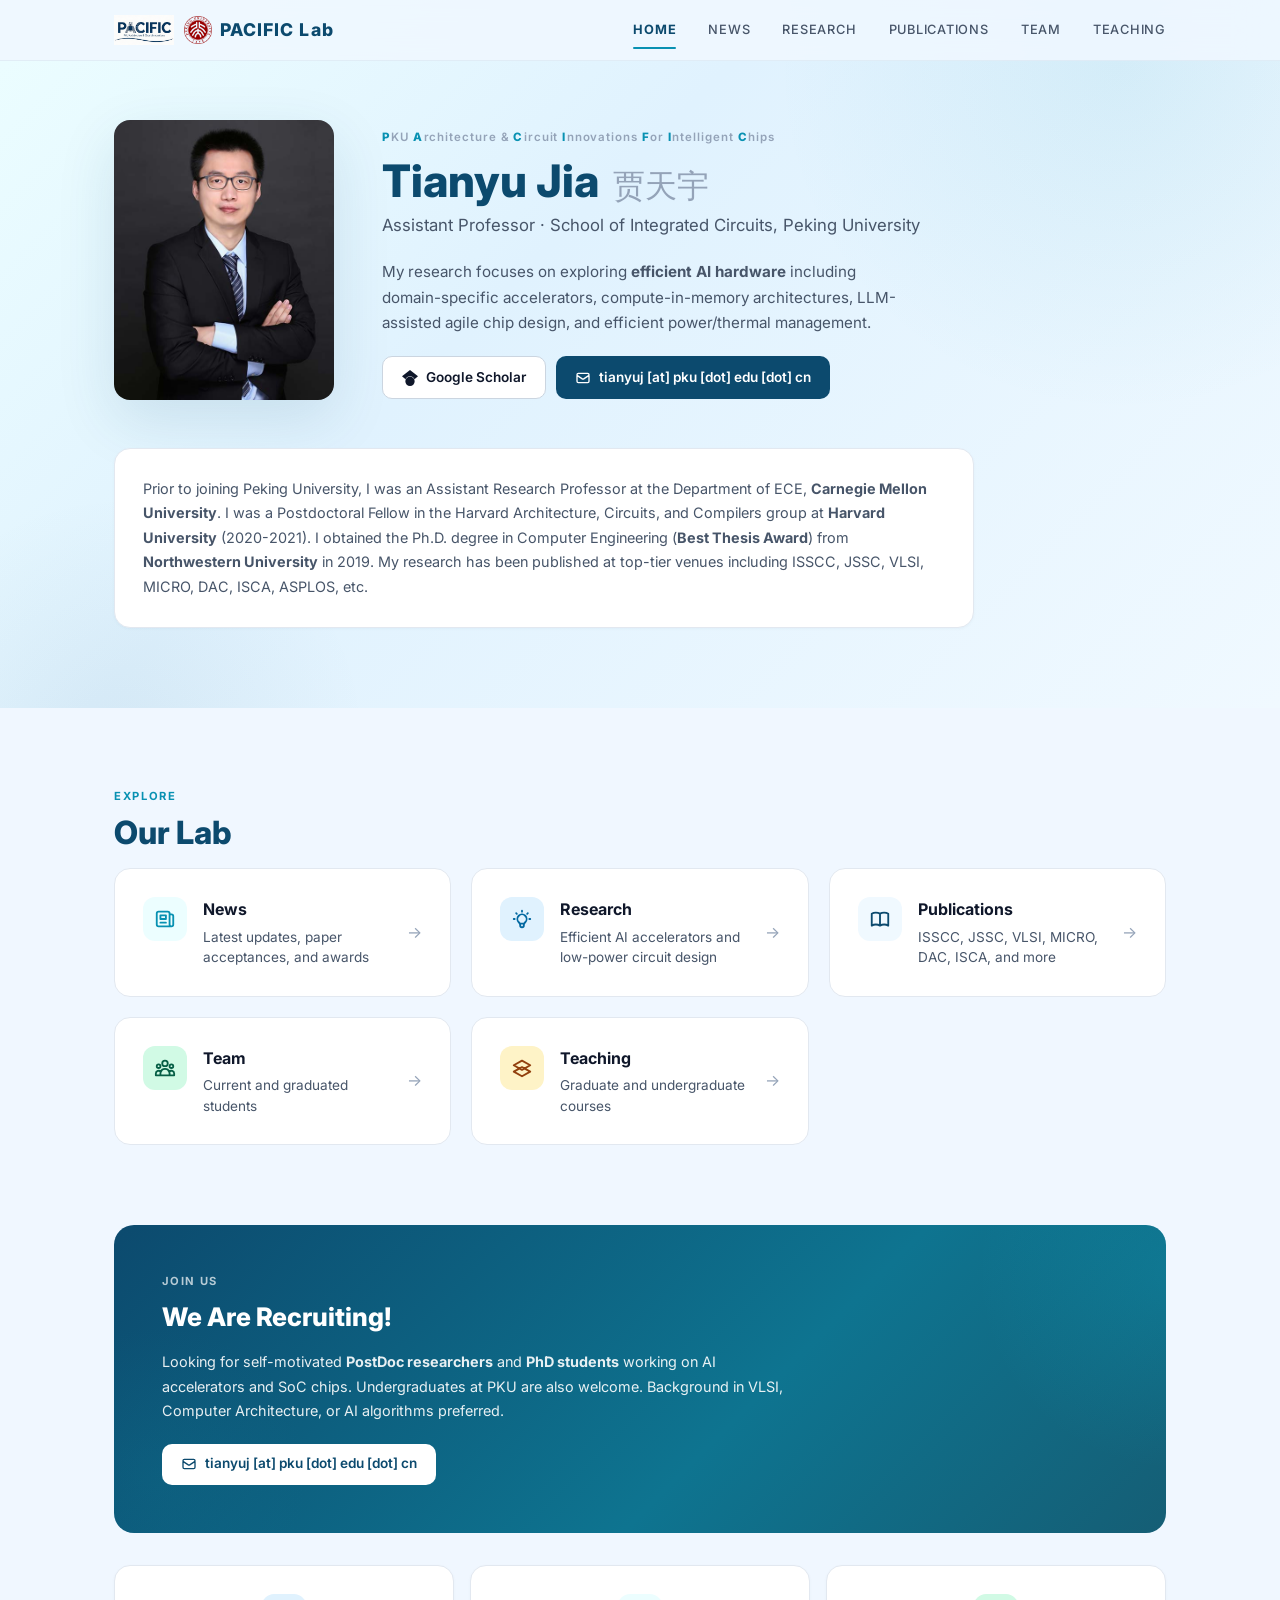
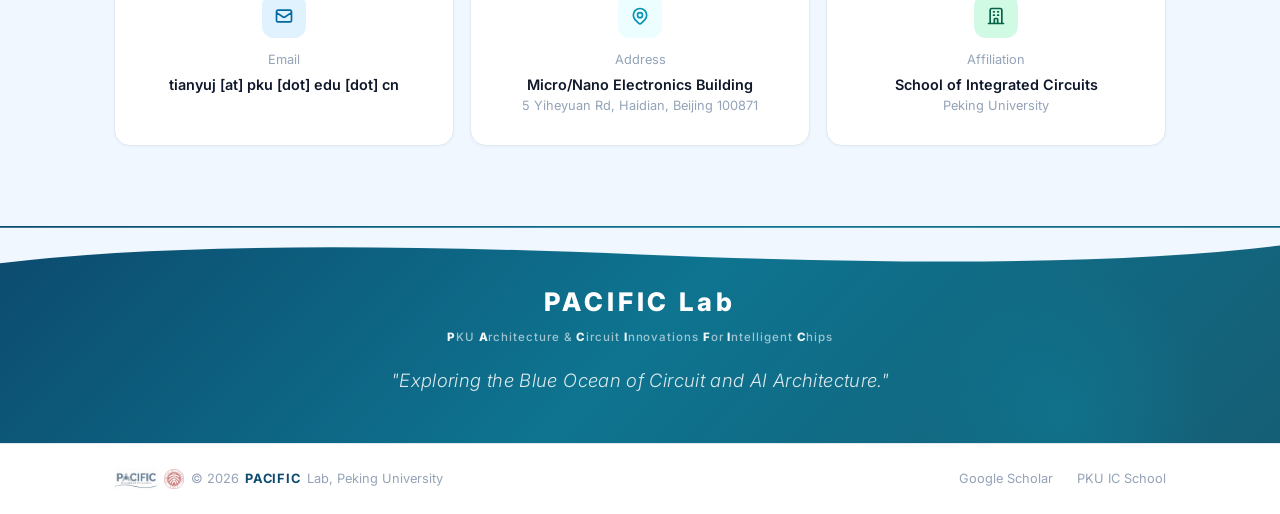
==== index.html @ d7120eb2 "Initial commit: PACIFIC Lab website Static site with CSV-driven content management, ocean-themed des" ====
<!DOCTYPE html>
<html lang="en">
<head>
  <meta charset="UTF-8">
  <meta name="viewport" content="width=device-width, initial-scale=1.0">
  <title>PACIFIC Lab - School of Integrated Circuits, Peking University</title>
  <meta name="description" content="PACIFIC Lab (PKU Architecture & Circuit Innovations For Intelligent Chips) at School of Integrated Circuits, Peking University. Research on efficient AI hardware, compute-in-memory, and agile chip design.">
  <link rel="preconnect" href="https://fonts.googleapis.com">
  <link href="https://fonts.googleapis.com/css2?family=Inter:wght@300;400;500;600;700;800&display=swap" rel="stylesheet">
  <link rel="icon" href="assets/images/favicon.ico" type="image/x-icon">
  <link rel="apple-touch-icon" href="assets/images/logo-180.png">
  <link rel="stylesheet" href="assets/css/style.css">
</head>
<body>

  <nav class="navbar" id="navbar">
    <div class="nav-inner">
      <a href="index.html" class="nav-brand"><img src="assets/images/logo.png" alt="PACIFIC" class="nav-logo"><img src="assets/images/pku_logo.png" alt="PKU">PACIFIC Lab</a>
      <div class="nav-links">
        <a href="index.html" class="nav-link active">Home</a>
        <a href="news.html" class="nav-link">News</a>
        <a href="research.html" class="nav-link">Research</a>
        <a href="publications.html" class="nav-link">Publications</a>
        <a href="team.html" class="nav-link">Team</a>
        <a href="teaching.html" class="nav-link">Teaching</a>
      </div>
      <button class="hamburger" onclick="toggleMobileMenu()">
        <span></span><span></span><span></span>
      </button>
    </div>
  </nav>

  <div class="mobile-menu" id="mobileMenu">
    <a href="index.html" class="nav-link" onclick="closeMobileMenu()">Home</a>
    <a href="news.html" class="nav-link" onclick="closeMobileMenu()">News</a>
    <a href="research.html" class="nav-link" onclick="closeMobileMenu()">Research</a>
    <a href="publications.html" class="nav-link" onclick="closeMobileMenu()">Publications</a>
    <a href="team.html" class="nav-link" onclick="closeMobileMenu()">Team</a>
    <a href="teaching.html" class="nav-link" onclick="closeMobileMenu()">Teaching</a>
  </div>

  <!-- Hero -->
  <section class="hero">
    <div class="container" style="position:relative;z-index:1;">
      <div class="hero-grid">
        <div class="fade-left">
          <img src="assets/images/profile.jpg" alt="Prof. Tianyu Jia" class="profile-img" style="width:220px;height:280px;border-radius:16px;">
        </div>
        <div class="fade-right" style="transition-delay:0.1s;">
          <p style="font-size:0.72rem;font-weight:600;color:var(--text-muted);letter-spacing:0.08em;margin-bottom:0.6rem;">
            <span style="color:var(--accent);font-weight:800;letter-spacing:0.12em;">P</span>KU
            <span style="color:var(--accent);font-weight:800;letter-spacing:0.12em;">A</span>rchitecture &amp;
            <span style="color:var(--accent);font-weight:800;letter-spacing:0.12em;">C</span>ircuit
            <span style="color:var(--accent);font-weight:800;letter-spacing:0.12em;">I</span>nnovations
            <span style="color:var(--accent);font-weight:800;letter-spacing:0.12em;">F</span>or
            <span style="color:var(--accent);font-weight:800;letter-spacing:0.12em;">I</span>ntelligent
            <span style="color:var(--accent);font-weight:800;letter-spacing:0.12em;">C</span>hips
          </p>
          <h1 style="font-size:2.8rem;font-weight:800;color:var(--primary);line-height:1.15;margin-bottom:0.25rem;">
            Tianyu Jia <span style="font-size:2rem;font-weight:300;color:var(--text-muted);margin-left:0.3rem;">贾天宇</span>
          </h1>
          <p style="font-size:1.05rem;color:var(--text-secondary);margin-bottom:1.25rem;">Assistant Professor · School of Integrated Circuits, Peking University</p>
          <p style="color:var(--text-secondary);line-height:1.7;max-width:520px;margin-bottom:1.25rem;font-size:0.95rem;">
            My research focuses on exploring <strong>efficient AI hardware</strong> including domain-specific accelerators, compute-in-memory architectures, LLM-assisted agile chip design, and efficient power/thermal management.
          </p>
          <div style="display:flex;flex-wrap:wrap;gap:0.6rem;">
            <a href="https://scholar.google.com/citations?user=x5IMx08AAAAJ&hl=en" target="_blank" class="btn btn-outline">
              <svg width="16" height="16" viewBox="0 0 24 24" fill="currentColor"><path d="M5.242 13.769L0 9.5 12 0l12 9.5-5.242 4.269C17.548 11.249 14.978 9.5 12 9.5c-2.977 0-5.548 1.748-6.758 4.269zM12 10a7 7 0 1 0 0 14 7 7 0 0 0 0-14z"/></svg>
              Google Scholar
            </a>
            <span class="btn btn-primary email-protected" onclick="revealEmail(this)" title="Click to send email">
              <svg width="16" height="16" fill="none" stroke="currentColor" viewBox="0 0 24 24"><path stroke-linecap="round" stroke-linejoin="round" stroke-width="2" d="M3 8l7.89 5.26a2 2 0 002.22 0L21 8M5 19h14a2 2 0 002-2V7a2 2 0 00-2-2H5a2 2 0 00-2 2v10a2 2 0 002 2z"/></svg>
              <span class="email-text"></span>
            </span>
          </div>
        </div>
      </div>

      <!-- Bio -->
      <div class="fade-up" style="margin-top:2.5rem;transition-delay:0.2s;">
        <div class="card" style="max-width:860px;">
          <p style="color:var(--text-secondary);line-height:1.7;font-size:0.9rem;">
            Prior to joining Peking University, I was an Assistant Research Professor at the Department of ECE, <strong>Carnegie Mellon University</strong>. I was a Postdoctoral Fellow in the Harvard Architecture, Circuits, and Compilers group at <strong>Harvard University</strong> (2020-2021). I obtained the Ph.D. degree in Computer Engineering (<strong>Best Thesis Award</strong>) from <strong>Northwestern University</strong> in 2019. My research has been published at top-tier venues including ISSCC, JSSC, VLSI, MICRO, DAC, ISCA, ASPLOS, etc.
          </p>
        </div>
      </div>
    </div>
  </section>

  <!-- Navigation Cards -->
  <section class="section">
    <div class="container">
      <div class="fade-up">
        <p class="section-label">Explore</p>
        <h2 class="section-title">Our Lab</h2>
      </div>
      <div class="nav-cards fade-up" style="transition-delay:0.1s;">
        <a href="news.html" class="nav-card">
          <div class="nav-card-icon" style="background:#ecfeff;color:#0891b2;">
            <svg width="22" height="22" fill="none" stroke="currentColor" viewBox="0 0 24 24"><path stroke-linecap="round" stroke-linejoin="round" stroke-width="2" d="M19 20H5a2 2 0 01-2-2V6a2 2 0 012-2h10a2 2 0 012 2v1m2 13a2 2 0 01-2-2V7m2 13a2 2 0 002-2V9a2 2 0 00-2-2h-2m-4-3H9M7 16h6M7 8h6v4H7V8z"/></svg>
          </div>
          <div>
            <h3>News</h3>
            <p>Latest updates, paper acceptances, and awards</p>
          </div>
          <span class="arrow">→</span>
        </a>
        <a href="research.html" class="nav-card">
          <div class="nav-card-icon" style="background:#e0f2fe;color:#0369a1;">
            <svg width="22" height="22" fill="none" stroke="currentColor" viewBox="0 0 24 24"><path stroke-linecap="round" stroke-linejoin="round" stroke-width="2" d="M9.663 17h4.673M12 3v1m6.364 1.636l-.707.707M21 12h-1M4 12H3m3.343-5.657l-.707-.707m2.828 9.9a5 5 0 117.072 0l-.548.547A3.374 3.374 0 0014 18.469V19a2 2 0 11-4 0v-.531c0-.895-.356-1.754-.988-2.386l-.548-.547z"/></svg>
          </div>
          <div>
            <h3>Research</h3>
            <p>Efficient AI accelerators and low-power circuit design</p>
          </div>
          <span class="arrow">→</span>
        </a>
        <a href="publications.html" class="nav-card">
          <div class="nav-card-icon" style="background:#f0f9ff;color:#0c4a6e;">
            <svg width="22" height="22" fill="none" stroke="currentColor" viewBox="0 0 24 24"><path stroke-linecap="round" stroke-linejoin="round" stroke-width="2" d="M12 6.253v13m0-13C10.832 5.477 9.246 5 7.5 5S4.168 5.477 3 6.253v13C4.168 18.477 5.754 18 7.5 18s3.332.477 4.5 1.253m0-13C13.168 5.477 14.754 5 16.5 5c1.747 0 3.332.477 4.5 1.253v13C19.832 18.477 18.247 18 16.5 18c-1.746 0-3.332.477-4.5 1.253"/></svg>
          </div>
          <div>
            <h3>Publications</h3>
            <p>ISSCC, JSSC, VLSI, MICRO, DAC, ISCA, and more</p>
          </div>
          <span class="arrow">→</span>
        </a>
        <a href="team.html" class="nav-card">
          <div class="nav-card-icon" style="background:#d1fae5;color:#065f46;">
            <svg width="22" height="22" fill="none" stroke="currentColor" viewBox="0 0 24 24"><path stroke-linecap="round" stroke-linejoin="round" stroke-width="2" d="M17 20h5v-2a3 3 0 00-5.356-1.857M17 20H7m10 0v-2c0-.656-.126-1.283-.356-1.857M7 20H2v-2a3 3 0 015.356-1.857M7 20v-2c0-.656.126-1.283.356-1.857m0 0a5.002 5.002 0 019.288 0M15 7a3 3 0 11-6 0 3 3 0 016 0zm6 3a2 2 0 11-4 0 2 2 0 014 0zM7 10a2 2 0 11-4 0 2 2 0 014 0z"/></svg>
          </div>
          <div>
            <h3>Team</h3>
            <p>Current and graduated students</p>
          </div>
          <span class="arrow">→</span>
        </a>
        <a href="teaching.html" class="nav-card">
          <div class="nav-card-icon" style="background:#fef3c7;color:#92400e;">
            <svg width="22" height="22" fill="none" stroke="currentColor" viewBox="0 0 24 24"><path stroke-linecap="round" stroke-linejoin="round" stroke-width="2" d="M12 14l9-5-9-5-9 5 9 5zm0 7l-9-5 9-5 9 5-9 5z"/></svg>
          </div>
          <div>
            <h3>Teaching</h3>
            <p>Graduate and undergraduate courses</p>
          </div>
          <span class="arrow">→</span>
        </a>
      </div>
    </div>
  </section>

  <!-- Hiring Banner -->
  <section class="section" style="padding-top:0;">
    <div class="container">
      <div class="hiring-banner fade-up">
        <div style="position:relative;z-index:1;">
          <p style="font-size:0.7rem;font-weight:700;letter-spacing:0.12em;text-transform:uppercase;opacity:0.7;margin-bottom:0.4rem;">Join Us</p>
          <h2 style="font-size:1.6rem;font-weight:800;margin-bottom:0.75rem;">We Are Recruiting!</h2>
          <p style="max-width:640px;line-height:1.7;opacity:0.9;font-size:0.9rem;margin-bottom:1.25rem;">
            Looking for self-motivated <strong>PostDoc researchers</strong> and <strong>PhD students</strong> working on AI accelerators and SoC chips. Undergraduates at PKU are also welcome. Background in VLSI, Computer Architecture, or AI algorithms preferred.
          </p>
          <span class="btn btn-white email-protected" onclick="revealEmail(this)">
            <svg width="16" height="16" fill="none" stroke="currentColor" viewBox="0 0 24 24"><path stroke-linecap="round" stroke-linejoin="round" stroke-width="2" d="M3 8l7.89 5.26a2 2 0 002.22 0L21 8M5 19h14a2 2 0 002-2V7a2 2 0 00-2-2H5a2 2 0 00-2 2v10a2 2 0 002 2z"/></svg>
            <span class="email-text"></span>
          </span>
        </div>
      </div>

      <!-- Contact cards -->
      <div style="display:grid;grid-template-columns:repeat(3,1fr);gap:1rem;margin-top:2rem;" class="contact-grid fade-up">
        <div class="card" style="text-align:center;">
          <div style="width:44px;height:44px;margin:0 auto 0.75rem;border-radius:12px;display:flex;align-items:center;justify-content:center;background:#e0f2fe;">
            <svg width="20" height="20" style="color:#0369a1;" fill="none" stroke="currentColor" viewBox="0 0 24 24"><path stroke-linecap="round" stroke-linejoin="round" stroke-width="2" d="M3 8l7.89 5.26a2 2 0 002.22 0L21 8M5 19h14a2 2 0 002-2V7a2 2 0 00-2-2H5a2 2 0 00-2 2v10a2 2 0 002 2z"/></svg>
          </div>
          <p style="font-size:0.8rem;color:var(--text-muted);">Email</p>
          <p class="email-protected" onclick="revealEmail(this)" style="font-weight:600;margin-top:0.2rem;font-size:0.9rem;">
            <span class="email-text"></span>
          </p>
        </div>
        <div class="card" style="text-align:center;">
          <div style="width:44px;height:44px;margin:0 auto 0.75rem;border-radius:12px;display:flex;align-items:center;justify-content:center;background:#ecfeff;">
            <svg width="20" height="20" style="color:#0891b2;" fill="none" stroke="currentColor" viewBox="0 0 24 24"><path stroke-linecap="round" stroke-linejoin="round" stroke-width="2" d="M17.657 16.657L13.414 20.9a1.998 1.998 0 01-2.827 0l-4.244-4.243a8 8 0 1111.314 0z"/><path stroke-linecap="round" stroke-linejoin="round" stroke-width="2" d="M15 11a3 3 0 11-6 0 3 3 0 016 0z"/></svg>
          </div>
          <p style="font-size:0.8rem;color:var(--text-muted);">Address</p>
          <p style="font-weight:600;margin-top:0.2rem;font-size:0.9rem;">Micro/Nano Electronics Building</p>
          <p style="font-size:0.8rem;color:var(--text-muted);">5 Yiheyuan Rd, Haidian, Beijing 100871</p>
        </div>
        <div class="card" style="text-align:center;">
          <div style="width:44px;height:44px;margin:0 auto 0.75rem;border-radius:12px;display:flex;align-items:center;justify-content:center;background:#d1fae5;">
            <svg width="20" height="20" style="color:#065f46;" fill="none" stroke="currentColor" viewBox="0 0 24 24"><path stroke-linecap="round" stroke-linejoin="round" stroke-width="2" d="M19 21V5a2 2 0 00-2-2H7a2 2 0 00-2 2v16m14 0h2m-2 0h-5m-9 0H3m2 0h5M9 7h1m-1 4h1m4-4h1m-1 4h1m-5 10v-5a1 1 0 011-1h2a1 1 0 011 1v5m-4 0h4"/></svg>
          </div>
          <p style="font-size:0.8rem;color:var(--text-muted);">Affiliation</p>
          <p style="font-weight:600;margin-top:0.2rem;font-size:0.9rem;">School of Integrated Circuits</p>
          <p style="font-size:0.8rem;color:var(--text-muted);">Peking University</p>
        </div>
      </div>
    </div>
  </section>

  <!-- PACIFIC Slogan -->
  <section class="slogan-section">
    <div class="container" style="position:relative;z-index:1;">
      <p class="slogan-brand">PACIFIC Lab</p>
      <p class="slogan-full">
        <span style="font-weight:800;color:rgba(255,255,255,0.95);">P</span>KU
        <span style="font-weight:800;color:rgba(255,255,255,0.95);">A</span>rchitecture &amp;
        <span style="font-weight:800;color:rgba(255,255,255,0.95);">C</span>ircuit
        <span style="font-weight:800;color:rgba(255,255,255,0.95);">I</span>nnovations
        <span style="font-weight:800;color:rgba(255,255,255,0.95);">F</span>or
        <span style="font-weight:800;color:rgba(255,255,255,0.95);">I</span>ntelligent
        <span style="font-weight:800;color:rgba(255,255,255,0.95);">C</span>hips
      </p>
      <p class="slogan-text">"Exploring the Blue Ocean of Circuit and AI Architecture."</p>
    </div>
  </section>

  <footer class="footer">
    <div class="footer-inner">
      <p class="footer-text"><img src="assets/images/logo.png" alt="PACIFIC" class="footer-logo"><img src="assets/images/pku_logo.png" alt="PKU">&copy; 2026 <strong>PACIFIC</strong> Lab, Peking University</p>
      <div class="footer-links">
        <a href="https://scholar.google.com/citations?user=x5IMx08AAAAJ&hl=en" target="_blank">Google Scholar</a>
        <a href="https://ic.pku.edu.cn" target="_blank">PKU IC School</a>
      </div>
    </div>
  </footer>

  <button class="back-to-top" id="backToTop" onclick="window.scrollTo({top:0,behavior:'smooth'})">
    <svg width="18" height="18" fill="none" stroke="currentColor" viewBox="0 0 24 24"><path stroke-linecap="round" stroke-linejoin="round" stroke-width="2" d="M5 15l7-7 7 7"/></svg>
  </button>

  <script src="assets/js/main.js"></script>
</body>
</html>
---- assets/css/style.css ----
/* ===== Variables — Pacific Ocean Theme ===== */
:root {
  --primary: #0c4a6e;
  --primary-light: #0369a1;
  --accent: #0891b2;
  --accent-light: #06b6d4;
  --bg: #f0f7ff;
  --bg-section: #ffffff;
  --text-primary: #0f172a;
  --text-secondary: #475569;
  --text-muted: #94a3b8;
  --border: #e2e8f0;
  --radius: 16px;
  --radius-sm: 12px;
  --shadow-sm: 0 1px 3px rgba(12,74,110,0.04);
  --shadow-md: 0 8px 30px rgba(12,74,110,0.08);
  --shadow-lg: 0 20px 60px rgba(12,74,110,0.12);
  --transition: 0.4s cubic-bezier(0.16, 1, 0.3, 1);
}

* { margin: 0; padding: 0; box-sizing: border-box; }

html { scroll-behavior: smooth; scroll-padding-top: 80px; }

body {
  font-family: 'Inter', -apple-system, BlinkMacSystemFont, sans-serif;
  color: var(--text-primary);
  background: var(--bg);
  -webkit-font-smoothing: antialiased;
  line-height: 1.6;
}

a { text-decoration: none; color: inherit; }
img { max-width: 100%; height: auto; }

/* ===== Layout ===== */
.container { max-width: 1100px; margin: 0 auto; padding: 0 1.5rem; }

/* ===== Navigation ===== */
.navbar {
  position: fixed; top: 0; left: 0; right: 0; z-index: 100;
  background: rgba(240,247,255,0.88);
  backdrop-filter: blur(20px); -webkit-backdrop-filter: blur(20px);
  border-bottom: 1px solid rgba(12,74,110,0.06);
  transition: box-shadow var(--transition);
}
.navbar.scrolled { box-shadow: 0 4px 20px rgba(12,74,110,0.08); }

.nav-inner {
  max-width: 1100px; margin: 0 auto; padding: 0 1.5rem;
  height: 60px; display: flex; align-items: center; justify-content: space-between;
}

.nav-brand {
  font-size: 1.1rem; font-weight: 800; color: var(--primary);
  letter-spacing: 0.06em;
  display: flex; align-items: center; gap: 0.5rem;
}
.nav-brand img { height: 28px; width: 28px; }
.nav-brand img.nav-logo { height: 30px; width: auto; margin-right: 2px; }

.nav-links { display: flex; align-items: center; gap: 2rem; }

.nav-link {
  position: relative; color: var(--text-secondary);
  font-weight: 500; font-size: 0.8rem;
  letter-spacing: 0.06em; text-transform: uppercase;
  padding: 0.4rem 0; transition: color 0.3s;
}
.nav-link:hover { color: var(--primary); }
.nav-link.active { color: var(--primary); font-weight: 700; }
.nav-link.active::after {
  content: ''; position: absolute; bottom: -2px; left: 0; right: 0;
  height: 2px; background: var(--accent); border-radius: 2px;
}

.hamburger {
  display: none; flex-direction: column; gap: 5px;
  cursor: pointer; background: none; border: none; padding: 6px;
}
.hamburger span { width: 22px; height: 2px; background: var(--text-primary); transition: all 0.3s; display: block; }

.mobile-menu {
  display: none; position: fixed; inset: 0;
  background: rgba(240,247,255,0.98); backdrop-filter: blur(20px);
  z-index: 200; flex-direction: column; align-items: center;
  justify-content: center; gap: 2rem;
}
.mobile-menu.open { display: flex; }
.mobile-menu .nav-link { font-size: 1.1rem; }

@media (max-width: 768px) {
  .hamburger { display: flex; }
  .nav-links { display: none; }
}

/* ===== Hero ===== */
.hero {
  padding: 120px 0 80px;
  background: linear-gradient(135deg, #ecfeff 0%, #e0f2fe 40%, #f0f9ff 100%);
  position: relative; overflow: hidden;
}
.hero::before {
  content: ''; position: absolute; top: -40%; right: -15%;
  width: 700px; height: 700px;
  background: radial-gradient(circle, rgba(8,145,178,0.08) 0%, transparent 70%);
  border-radius: 50%;
}
.hero::after {
  content: ''; position: absolute; bottom: -40%; left: -10%;
  width: 500px; height: 500px;
  background: radial-gradient(circle, rgba(12,74,110,0.06) 0%, transparent 70%);
  border-radius: 50%;
}

.hero-grid {
  display: flex; align-items: center; gap: 3rem;
}

.profile-img {
  width: 180px; height: 180px; border-radius: 20px;
  object-fit: cover; box-shadow: var(--shadow-lg); flex-shrink: 0;
  transition: transform 0.5s cubic-bezier(0.16, 1, 0.3, 1);
}
.profile-img:hover { transform: scale(1.03) translateY(-4px); }

@media (max-width: 768px) {
  .hero { padding: 100px 0 60px; }
  .hero-grid { flex-direction: column; text-align: center; }
  .profile-img { width: 160px !important; height: 200px !important; }
}

/* ===== Sections ===== */
.section { padding: 80px 0; }
.section-alt { background: var(--bg-section); }

.section-label {
  font-size: 0.7rem; font-weight: 700;
  letter-spacing: 0.15em; text-transform: uppercase;
  color: var(--accent); margin-bottom: 0.5rem;
}
.section-title {
  font-size: 2rem; font-weight: 800; color: var(--primary);
  line-height: 1.2; margin-bottom: 1rem;
}
.section-title-sm {
  font-size: 1.25rem; font-weight: 700; color: var(--primary);
  margin-bottom: 1rem;
}
.track-header {
  display: flex; align-items: center; gap: 0.75rem;
  margin-bottom: 1rem; min-height: 3.5rem;
}

/* ===== Cards ===== */
.card {
  background: white; border-radius: var(--radius); padding: 1.75rem;
  box-shadow: var(--shadow-sm); border: 1px solid var(--border);
  transition: all var(--transition);
}
.card:hover { box-shadow: var(--shadow-md); transform: translateY(-3px); }
.card-flat { box-shadow: none; }
.card-link { cursor: pointer; }

/* ===== Nav Cards (Home page) ===== */
.nav-cards {
  display: grid; grid-template-columns: repeat(auto-fill, minmax(300px, 1fr)); gap: 1.25rem;
}
.nav-card {
  background: white; border-radius: var(--radius); padding: 1.75rem;
  border: 1px solid var(--border); transition: all var(--transition);
  display: flex; align-items: flex-start; gap: 1rem;
}
.nav-card:hover {
  box-shadow: var(--shadow-md); transform: translateY(-3px);
  border-color: var(--accent);
}
.nav-card-icon {
  width: 44px; height: 44px; border-radius: 12px;
  display: flex; align-items: center; justify-content: center;
  flex-shrink: 0; font-size: 1.2rem;
}
.nav-card h3 { font-size: 1rem; font-weight: 700; margin-bottom: 0.25rem; }
.nav-card p { font-size: 0.85rem; color: var(--text-secondary); line-height: 1.5; }
.nav-card .arrow {
  margin-left: auto; color: var(--text-muted);
  transition: transform 0.3s, color 0.3s; flex-shrink: 0; align-self: center;
}
.nav-card:hover .arrow { transform: translateX(4px); color: var(--accent); }

/* ===== News Timeline ===== */
.news-item {
  position: relative; padding-left: 1.75rem; padding-bottom: 1.75rem;
  border-left: 2px solid #e2e8f0; transition: all 0.3s;
}
.news-item:last-child { border-left-color: transparent; padding-bottom: 0; }
.news-item::before {
  content: ''; position: absolute; left: -5.5px; top: 5px;
  width: 9px; height: 9px; border-radius: 50%;
  background: #cbd5e0; border: 2px solid white; transition: all 0.3s;
}
.news-item:hover::before { background: var(--accent); transform: scale(1.3); }
.news-item.award::before { background: #d69e2e; }
.news-date { font-size: 0.75rem; color: var(--text-muted); font-weight: 600; }
.news-title { font-weight: 600; margin-top: 0.2rem; font-size: 0.95rem; }
.news-desc { font-size: 0.85rem; color: var(--text-secondary); margin-top: 0.25rem; }
.news-image {
  margin-top: 0.75rem; border-radius: var(--radius-sm);
  max-width: 320px; border: 1px solid var(--border);
}

/* ===== Publication Items ===== */
.pub-item {
  padding: 1rem 1.25rem; border-radius: var(--radius-sm);
  transition: all 0.3s; border-left: 3px solid transparent;
}
.pub-item:hover {
  background: white; border-left-color: var(--accent);
  box-shadow: 0 4px 20px rgba(12,74,110,0.06);
}
.pub-venue {
  display: inline-block; padding: 2px 8px; border-radius: 4px;
  font-size: 0.65rem; font-weight: 700; letter-spacing: 0.04em;
  margin-right: 0.4rem; white-space: nowrap;
  vertical-align: middle;
}
/* Conference venues */
.pub-venue.conference { background: #dbeafe; color: #1e40af; }
/* Journal venues */
.pub-venue.journal { background: #d1fae5; color: #065f46; }
.pub-text { font-size: 0.85rem; color: var(--text-secondary); line-height: 1.6; }
.pub-text strong { color: var(--text-primary); }
.pub-link { color: var(--primary-light); text-decoration: none; font-weight: 500; }
.pub-link:hover { color: var(--accent); text-decoration: underline; }

.award-badge {
  display: inline-block; padding: 2px 8px; border-radius: 4px;
  font-size: 0.65rem; font-weight: 700;
  background: #fefcbf; color: #975a16;
  margin-right: 0.4rem; vertical-align: middle;
}

/* Year filter tabs */
.year-tabs {
  display: flex; flex-wrap: wrap; gap: 0.5rem; margin-bottom: 2rem;
  position: sticky; top: 60px; background: var(--bg-section); z-index: 10;
  padding: 0.75rem 0;
}
.year-tab {
  padding: 0.35rem 0.9rem; border-radius: 20px;
  font-size: 0.82rem; font-weight: 600; cursor: pointer;
  transition: all 0.3s; background: transparent;
  color: var(--text-secondary); border: 1px solid var(--border);
}
.year-tab:hover { background: #e0f2fe; border-color: #7dd3fc; }
.year-tab.active { background: var(--primary); color: white; border-color: var(--primary); }

.pub-year-section { display: block; margin-bottom: 2rem; }
.pub-year-heading {
  font-size: 1.1rem; font-weight: 700; color: var(--primary);
  margin-bottom: 0.75rem; padding-top: 0.5rem;
}

.space-y > * + * { margin-top: 0.25rem; }

/* ===== Student Cards ===== */
.student-grid {
  display: grid; grid-template-columns: repeat(3, 1fr); gap: 1.5rem;
}
.student-card {
  background: white; border-radius: var(--radius); overflow: hidden;
  border: 1px solid var(--border); transition: all 0.3s;
  display: flex; flex-direction: column;
  text-decoration: none; color: inherit; cursor: pointer;
}
.student-card:hover {
  border-color: var(--accent);
  box-shadow: 0 8px 24px rgba(12,74,110,0.08); transform: translateY(-4px);
}
.student-photo {
  width: 100%; aspect-ratio: 3/4; object-fit: cover;
  display: block; background: #e0f2fe;
}
.student-avatar {
  width: 100%; aspect-ratio: 3/4;
  background: linear-gradient(135deg, #e0f2fe, #ecfeff);
  display: flex; align-items: center; justify-content: center;
}
.student-avatar svg { width: 48px; height: 48px; color: #7dd3fc; }
.student-text { padding: 1rem 1.25rem; }
.student-name { font-weight: 600; font-size: 1rem; }
.student-info { font-size: 0.78rem; color: var(--text-muted); margin-top: 0.25rem; }
.student-tagline { font-size: 0.75rem; color: #64748b; margin-top: 0.4rem; font-style: italic; }

/* ===== Member Profile Page ===== */
.member-header {
  display: flex; gap: 2.5rem; align-items: flex-start; margin-top: 1.5rem;
}
.member-photo-wrap { flex-shrink: 0; }
.member-photo {
  width: 200px; height: 260px; object-fit: cover;
  border-radius: 16px; display: block;
  border: 3px solid var(--border);
}
.member-avatar {
  width: 200px; height: 260px; border-radius: 16px;
  background: linear-gradient(135deg, #e0f2fe, #ecfeff);
  display: flex; align-items: center; justify-content: center;
  border: 3px solid var(--border);
}
.member-avatar svg { width: 64px; height: 64px; color: #7dd3fc; }
.member-info { flex: 1; padding-top: 0.5rem; }
.member-status {
  font-size: 0.7rem; font-weight: 700; letter-spacing: 0.1em;
  text-transform: uppercase; color: var(--accent); margin-bottom: 0.4rem;
}
.member-name {
  font-size: 2rem; font-weight: 800; color: var(--primary);
  line-height: 1.2; margin-bottom: 0.4rem;
}
.member-detail {
  font-size: 0.9rem; color: var(--text-secondary); margin-bottom: 0.5rem;
}
.member-tagline {
  font-size: 0.9rem; color: var(--text-muted); font-style: italic;
  margin-bottom: 1rem;
}
.member-tags { display: flex; flex-wrap: wrap; gap: 0.4rem; margin-top: 0.75rem; }
.member-tag {
  display: inline-block; padding: 4px 12px; border-radius: 20px;
  font-size: 0.72rem; font-weight: 600;
  background: #e0f2fe; color: var(--primary-light);
}
.member-bio {
  margin-top: 1.5rem; padding: 1.25rem 1.5rem;
  background: white; border-radius: var(--radius); border: 1px solid var(--border);
}
.member-bio p {
  color: var(--text-secondary); line-height: 1.7; font-size: 0.9rem;
}
@media (max-width: 768px) {
  .member-header { flex-direction: column; align-items: center; text-align: center; }
  .member-photo, .member-avatar { width: 160px; height: 200px; }
  .member-tags { justify-content: center; }
}

/* ===== Course Cards ===== */
.course-card {
  background: white; border-radius: var(--radius-sm); padding: 1.25rem;
  border: 1px solid var(--border); transition: all 0.3s;
}
.course-card:hover {
  border-color: var(--accent);
  box-shadow: 0 6px 20px rgba(12,74,110,0.06);
}
.course-badge {
  display: inline-block; padding: 2px 8px; border-radius: 4px;
  font-size: 0.6rem; font-weight: 700; letter-spacing: 0.05em;
  text-transform: uppercase;
}
.course-badge.grad { background: #ccfbf1; color: #0f766e; }
.course-badge.undergrad { background: #dbeafe; color: #1e40af; }
.course-name { font-weight: 600; margin-top: 0.5rem; font-size: 0.95rem; }

/* ===== Research Images ===== */
.research-img {
  border-radius: var(--radius-sm); box-shadow: var(--shadow-md);
  transition: transform 0.5s cubic-bezier(0.16, 1, 0.3, 1);
}
.research-img:hover { transform: scale(1.02); }

/* ===== Hiring Banner ===== */
.hiring-banner {
  background: linear-gradient(135deg, #0c4a6e 0%, #0e7490 60%, #155e75 100%);
  border-radius: 20px; padding: 3rem; color: white;
  position: relative; overflow: hidden;
}
.hiring-banner::before {
  content: ''; position: absolute; top: -50%; right: -20%;
  width: 400px; height: 400px;
  background: radial-gradient(circle, rgba(6,182,212,0.2) 0%, transparent 70%);
  border-radius: 50%;
}
.hiring-banner::after {
  content: ''; position: absolute; bottom: -30%; left: -10%;
  width: 300px; height: 300px;
  background: radial-gradient(circle, rgba(14,116,144,0.2) 0%, transparent 70%);
  border-radius: 50%;
}

/* ===== Slogan Section ===== */
.slogan-section {
  background: linear-gradient(135deg, #0c4a6e 0%, #0e7490 50%, #155e75 100%);
  padding: 3.5rem 0 3rem;
  position: relative; overflow: hidden;
  text-align: center;
}
.slogan-section::before {
  content: ''; position: absolute; top: -1px; left: 0; right: 0; height: 50px;
  background: url("data:image/svg+xml,%3Csvg viewBox='0 0 1440 50' xmlns='http://www.w3.org/2000/svg'%3E%3Cpath fill='%23f0f7ff' d='M0 0h1440v20Q1200 50 720 30Q240 10 0 40V0z'/%3E%3C/svg%3E") no-repeat top center;
  background-size: 100% 100%;
}
.slogan-section::after {
  content: ''; position: absolute; top: 20%; right: 5%;
  width: 300px; height: 300px;
  background: radial-gradient(circle, rgba(6,182,212,0.15) 0%, transparent 70%);
  border-radius: 50%;
}
.slogan-brand {
  font-size: 1.6rem; font-weight: 800; color: white;
  letter-spacing: 0.15em; margin-bottom: 0.3rem;
}
.slogan-full {
  font-size: 0.72rem; color: rgba(255,255,255,0.6);
  letter-spacing: 0.08em; font-weight: 500;
  margin-bottom: 1.25rem;
}
.slogan-text {
  color: rgba(255,255,255,0.85);
  font-size: 1.15rem; font-weight: 300;
  letter-spacing: 0.02em; font-style: italic;
  max-width: 600px; margin: 0 auto;
  position: relative; z-index: 1;
}

/* ===== Email Obfuscation ===== */
.email-protected {
  cursor: pointer; display: inline-flex; align-items: center; gap: 0.5rem;
  transition: color 0.3s;
}
.email-protected:hover { color: var(--accent); }

/* ===== Tags / Pills ===== */
.tag {
  display: inline-block;
  padding: 0.4rem 1rem; border-radius: 20px;
  font-size: 0.8rem; font-weight: 500;
}

/* ===== Buttons ===== */
.btn {
  display: inline-flex; align-items: center; gap: 0.5rem;
  padding: 0.6rem 1.2rem; border-radius: 10px;
  font-size: 0.85rem; font-weight: 600;
  transition: all 0.3s; border: none; cursor: pointer;
}
.btn-primary { background: var(--primary); color: white; }
.btn-primary:hover { background: var(--primary-light); }
.btn-outline { background: white; border: 1px solid #cbd5e0; color: var(--text-primary); }
.btn-outline:hover { border-color: var(--accent); color: var(--accent); }
.btn-white { background: white; color: var(--primary); }
.btn-white:hover { background: #ecfeff; }

/* ===== Back to top ===== */
.back-to-top {
  position: fixed; bottom: 1.5rem; right: 1.5rem;
  width: 42px; height: 42px; border-radius: 12px;
  background: var(--primary); color: white;
  display: flex; align-items: center; justify-content: center;
  cursor: pointer; opacity: 0; transform: translateY(20px);
  transition: all 0.4s; box-shadow: 0 4px 15px rgba(12,74,110,0.3);
  z-index: 50; border: none;
}
.back-to-top.show { opacity: 1; transform: translateY(0); }
.back-to-top:hover { background: var(--accent); transform: translateY(-2px); }

/* ===== Footer ===== */
.footer {
  padding: 1.5rem 0; border-top: 1px solid var(--border); background: white;
}
.footer-inner {
  max-width: 1100px; margin: 0 auto; padding: 0 1.5rem;
  display: flex; justify-content: space-between; align-items: center;
  flex-wrap: wrap; gap: 1rem;
}
.footer-text {
  font-size: 0.8rem; color: var(--text-muted);
  display: flex; align-items: center; gap: 0.4rem;
}
.footer-text img { height: 20px; width: 20px; opacity: 0.5; }
.footer-text img.footer-logo { height: 22px; width: auto; opacity: 0.6; }
.footer-text strong { color: var(--primary); letter-spacing: 0.06em; }
.footer-links { display: flex; gap: 1.5rem; }
.footer-links a { font-size: 0.8rem; color: var(--text-muted); transition: color 0.3s; }
.footer-links a:hover { color: var(--accent); }

/* ===== Scroll Animations ===== */
.fade-up {
  opacity: 0; transform: translateY(30px);
  transition: all 0.7s cubic-bezier(0.16, 1, 0.3, 1);
}
.fade-up.visible { opacity: 1; transform: translateY(0); }

.fade-left {
  opacity: 0; transform: translateX(-30px);
  transition: all 0.7s cubic-bezier(0.16, 1, 0.3, 1);
}
.fade-left.visible { opacity: 1; transform: translateX(0); }

.fade-right {
  opacity: 0; transform: translateX(30px);
  transition: all 0.7s cubic-bezier(0.16, 1, 0.3, 1);
}
.fade-right.visible { opacity: 1; transform: translateX(0); }

.stagger > * {
  opacity: 0; transform: translateY(15px);
  transition: all 0.5s cubic-bezier(0.16, 1, 0.3, 1);
}
.stagger.visible > * { opacity: 1; transform: translateY(0); }
.stagger.visible > *:nth-child(1) { transition-delay: 0.03s; }
.stagger.visible > *:nth-child(2) { transition-delay: 0.06s; }
.stagger.visible > *:nth-child(3) { transition-delay: 0.09s; }
.stagger.visible > *:nth-child(4) { transition-delay: 0.12s; }
.stagger.visible > *:nth-child(5) { transition-delay: 0.15s; }
.stagger.visible > *:nth-child(6) { transition-delay: 0.18s; }
.stagger.visible > *:nth-child(7) { transition-delay: 0.21s; }
.stagger.visible > *:nth-child(8) { transition-delay: 0.24s; }
.stagger.visible > *:nth-child(9) { transition-delay: 0.27s; }
.stagger.visible > *:nth-child(10) { transition-delay: 0.3s; }
.stagger.visible > *:nth-child(11) { transition-delay: 0.33s; }
.stagger.visible > *:nth-child(12) { transition-delay: 0.36s; }

/* ===== Breadcrumb ===== */
.breadcrumb {
  font-size: 0.8rem; color: var(--text-muted); margin-bottom: 1.5rem;
  padding-top: 80px;
}
.breadcrumb a { color: var(--accent); }
.breadcrumb a:hover { text-decoration: underline; }

/* ===== Responsive ===== */
@media (max-width: 768px) {
  .section { padding: 60px 0; }
  .section-title { font-size: 1.6rem; }
  .nav-cards { grid-template-columns: 1fr; }
  .student-grid { grid-template-columns: repeat(2, 1fr); gap: 1rem; }
  .teaching-grid { grid-template-columns: 1fr !important; }
  .contact-grid { grid-template-columns: 1fr !important; }
  .slogan-brand { font-size: 1.3rem; }
  .slogan-text { font-size: 1rem; }
}

@media (max-width: 480px) {
  .student-grid { grid-template-columns: 1fr; }
}
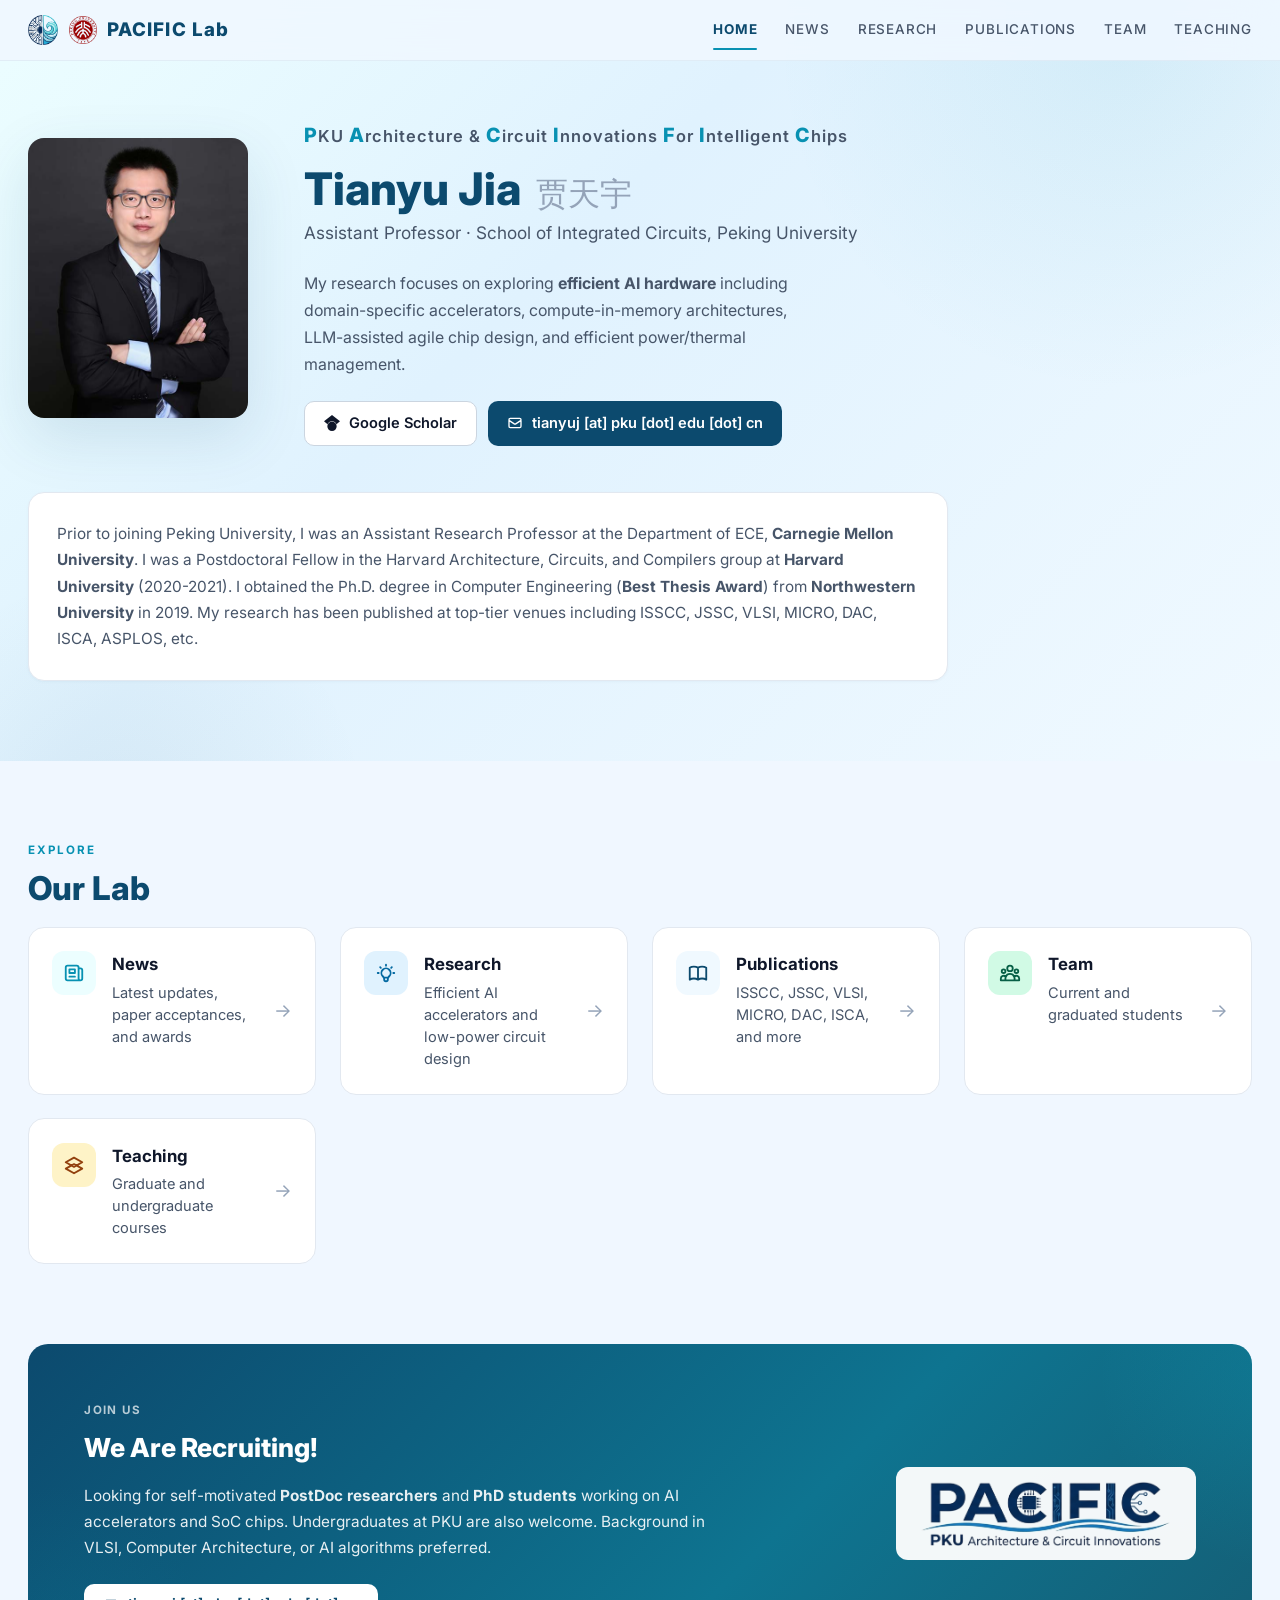
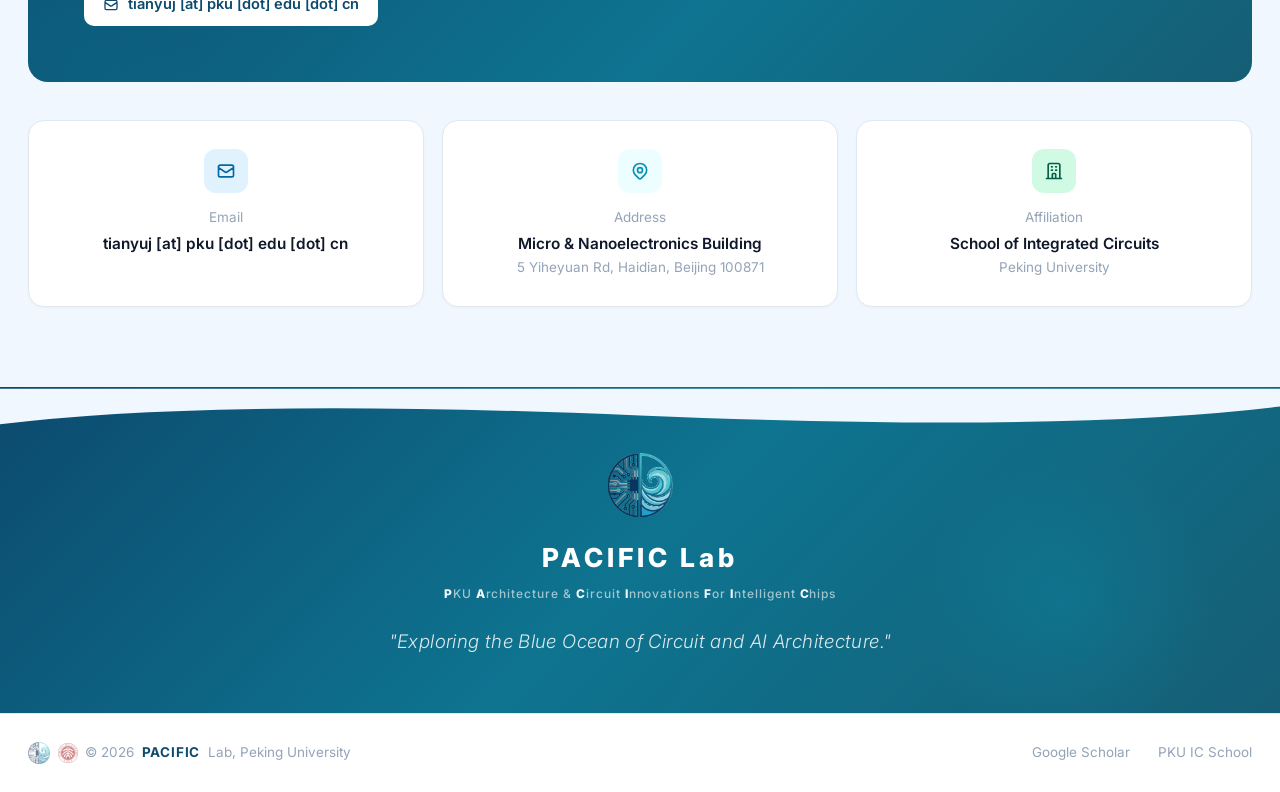
==== commit ecacbc7c: "refine" ====
--- a/index.html
+++ b/index.html
@@ -47,20 +47,20 @@
           <img src="assets/images/profile.jpg" alt="Prof. Tianyu Jia" class="profile-img" style="width:220px;height:280px;border-radius:16px;">
         </div>
         <div class="fade-right" style="transition-delay:0.1s;">
-          <p style="font-size:0.72rem;font-weight:600;color:var(--text-muted);letter-spacing:0.08em;margin-bottom:0.6rem;">
-            <span style="color:var(--accent);font-weight:800;letter-spacing:0.12em;">P</span>KU
-            <span style="color:var(--accent);font-weight:800;letter-spacing:0.12em;">A</span>rchitecture &amp;
-            <span style="color:var(--accent);font-weight:800;letter-spacing:0.12em;">C</span>ircuit
-            <span style="color:var(--accent);font-weight:800;letter-spacing:0.12em;">I</span>nnovations
-            <span style="color:var(--accent);font-weight:800;letter-spacing:0.12em;">F</span>or
-            <span style="color:var(--accent);font-weight:800;letter-spacing:0.12em;">I</span>ntelligent
-            <span style="color:var(--accent);font-weight:800;letter-spacing:0.12em;">C</span>hips
-          </p>
-          <h1 style="font-size:2.8rem;font-weight:800;color:var(--primary);line-height:1.15;margin-bottom:0.25rem;">
-            Tianyu Jia <span style="font-size:2rem;font-weight:300;color:var(--text-muted);margin-left:0.3rem;">贾天宇</span>
+          <p style="font-size:0.88rem;font-weight:600;color:var(--text-secondary);letter-spacing:0.06em;margin-bottom:0.6rem;">
+            <span style="color:var(--accent);font-weight:800;font-size:1.05rem;">P</span>KU
+            <span style="color:var(--accent);font-weight:800;font-size:1.05rem;">A</span>rchitecture &amp;
+            <span style="color:var(--accent);font-weight:800;font-size:1.05rem;">C</span>ircuit
+            <span style="color:var(--accent);font-weight:800;font-size:1.05rem;">I</span>nnovations
+            <span style="color:var(--accent);font-weight:800;font-size:1.05rem;">F</span>or
+            <span style="color:var(--accent);font-weight:800;font-size:1.05rem;">I</span>ntelligent
+            <span style="color:var(--accent);font-weight:800;font-size:1.05rem;">C</span>hips
+          </p>
+          <h1 style="font-size:2.4rem;font-weight:800;color:var(--primary);line-height:1.15;margin-bottom:0.25rem;">
+            Tianyu Jia <span style="font-size:1.7rem;font-weight:300;color:var(--text-muted);margin-left:0.3rem;">贾天宇</span>
           </h1>
-          <p style="font-size:1.05rem;color:var(--text-secondary);margin-bottom:1.25rem;">Assistant Professor · School of Integrated Circuits, Peking University</p>
-          <p style="color:var(--text-secondary);line-height:1.7;max-width:520px;margin-bottom:1.25rem;font-size:0.95rem;">
+          <p style="font-size:0.92rem;color:var(--text-secondary);margin-bottom:1.25rem;">Assistant Professor · School of Integrated Circuits, Peking University</p>
+          <p style="color:var(--text-secondary);line-height:1.7;max-width:520px;margin-bottom:1.25rem;font-size:0.85rem;">
             My research focuses on exploring <strong>efficient AI hardware</strong> including domain-specific accelerators, compute-in-memory architectures, LLM-assisted agile chip design, and efficient power/thermal management.
           </p>
           <div style="display:flex;flex-wrap:wrap;gap:0.6rem;">
@@ -78,8 +78,8 @@
 
       <!-- Bio -->
       <div class="fade-up" style="margin-top:2.5rem;transition-delay:0.2s;">
-        <div class="card" style="max-width:860px;">
-          <p style="color:var(--text-secondary);line-height:1.7;font-size:0.9rem;">
+        <div class="card" style="max-width:920px;">
+          <p style="color:var(--text-secondary);line-height:1.7;font-size:0.82rem;">
             Prior to joining Peking University, I was an Assistant Research Professor at the Department of ECE, <strong>Carnegie Mellon University</strong>. I was a Postdoctoral Fellow in the Harvard Architecture, Circuits, and Compilers group at <strong>Harvard University</strong> (2020-2021). I obtained the Ph.D. degree in Computer Engineering (<strong>Best Thesis Award</strong>) from <strong>Northwestern University</strong> in 2019. My research has been published at top-tier venues including ISSCC, JSSC, VLSI, MICRO, DAC, ISCA, ASPLOS, etc.
           </p>
         </div>
@@ -152,17 +152,20 @@
   <!-- Hiring Banner -->
   <section class="section" style="padding-top:0;">
     <div class="container">
-      <div class="hiring-banner fade-up">
+      <div class="hiring-banner fade-up" style="display:flex;align-items:center;justify-content:space-between;gap:2rem;">
         <div style="position:relative;z-index:1;">
-          <p style="font-size:0.7rem;font-weight:700;letter-spacing:0.12em;text-transform:uppercase;opacity:0.7;margin-bottom:0.4rem;">Join Us</p>
-          <h2 style="font-size:1.6rem;font-weight:800;margin-bottom:0.75rem;">We Are Recruiting!</h2>
-          <p style="max-width:640px;line-height:1.7;opacity:0.9;font-size:0.9rem;margin-bottom:1.25rem;">
+          <p style="font-size:0.62rem;font-weight:700;letter-spacing:0.12em;text-transform:uppercase;opacity:0.7;margin-bottom:0.4rem;">Join Us</p>
+          <h2 style="font-size:1.4rem;font-weight:800;margin-bottom:0.75rem;">We Are Recruiting!</h2>
+          <p style="max-width:640px;line-height:1.7;opacity:0.9;font-size:0.82rem;margin-bottom:1.25rem;">
             Looking for self-motivated <strong>PostDoc researchers</strong> and <strong>PhD students</strong> working on AI accelerators and SoC chips. Undergraduates at PKU are also welcome. Background in VLSI, Computer Architecture, or AI algorithms preferred.
           </p>
           <span class="btn btn-white email-protected" onclick="revealEmail(this)">
             <svg width="16" height="16" fill="none" stroke="currentColor" viewBox="0 0 24 24"><path stroke-linecap="round" stroke-linejoin="round" stroke-width="2" d="M3 8l7.89 5.26a2 2 0 002.22 0L21 8M5 19h14a2 2 0 002-2V7a2 2 0 00-2-2H5a2 2 0 00-2 2v10a2 2 0 002 2z"/></svg>
             <span class="email-text"></span>
           </span>
+        </div>
+        <div style="flex-shrink:0;position:relative;z-index:1;background:rgba(255,255,255,0.95);border-radius:12px;padding:0.75rem 1.25rem;">
+          <img src="assets/images/cap.png" alt="PACIFIC" style="height:3.5rem;display:block;">
         </div>
       </div>
 
@@ -172,8 +175,8 @@
           <div style="width:44px;height:44px;margin:0 auto 0.75rem;border-radius:12px;display:flex;align-items:center;justify-content:center;background:#e0f2fe;">
             <svg width="20" height="20" style="color:#0369a1;" fill="none" stroke="currentColor" viewBox="0 0 24 24"><path stroke-linecap="round" stroke-linejoin="round" stroke-width="2" d="M3 8l7.89 5.26a2 2 0 002.22 0L21 8M5 19h14a2 2 0 002-2V7a2 2 0 00-2-2H5a2 2 0 00-2 2v10a2 2 0 002 2z"/></svg>
           </div>
-          <p style="font-size:0.8rem;color:var(--text-muted);">Email</p>
-          <p class="email-protected" onclick="revealEmail(this)" style="font-weight:600;margin-top:0.2rem;font-size:0.9rem;">
+          <p style="font-size:0.72rem;color:var(--text-muted);">Email</p>
+          <p class="email-protected" onclick="revealEmail(this)" style="font-weight:600;margin-top:0.2rem;font-size:0.82rem;">
             <span class="email-text"></span>
           </p>
         </div>
@@ -181,17 +184,17 @@
           <div style="width:44px;height:44px;margin:0 auto 0.75rem;border-radius:12px;display:flex;align-items:center;justify-content:center;background:#ecfeff;">
             <svg width="20" height="20" style="color:#0891b2;" fill="none" stroke="currentColor" viewBox="0 0 24 24"><path stroke-linecap="round" stroke-linejoin="round" stroke-width="2" d="M17.657 16.657L13.414 20.9a1.998 1.998 0 01-2.827 0l-4.244-4.243a8 8 0 1111.314 0z"/><path stroke-linecap="round" stroke-linejoin="round" stroke-width="2" d="M15 11a3 3 0 11-6 0 3 3 0 016 0z"/></svg>
           </div>
-          <p style="font-size:0.8rem;color:var(--text-muted);">Address</p>
-          <p style="font-weight:600;margin-top:0.2rem;font-size:0.9rem;">Micro/Nano Electronics Building</p>
-          <p style="font-size:0.8rem;color:var(--text-muted);">5 Yiheyuan Rd, Haidian, Beijing 100871</p>
+          <p style="font-size:0.72rem;color:var(--text-muted);">Address</p>
+          <p style="font-weight:600;margin-top:0.2rem;font-size:0.82rem;">Micro &amp; Nanoelectronics Building</p>
+          <p style="font-size:0.72rem;color:var(--text-muted);">5 Yiheyuan Rd, Haidian, Beijing 100871</p>
         </div>
         <div class="card" style="text-align:center;">
           <div style="width:44px;height:44px;margin:0 auto 0.75rem;border-radius:12px;display:flex;align-items:center;justify-content:center;background:#d1fae5;">
             <svg width="20" height="20" style="color:#065f46;" fill="none" stroke="currentColor" viewBox="0 0 24 24"><path stroke-linecap="round" stroke-linejoin="round" stroke-width="2" d="M19 21V5a2 2 0 00-2-2H7a2 2 0 00-2 2v16m14 0h2m-2 0h-5m-9 0H3m2 0h5M9 7h1m-1 4h1m4-4h1m-1 4h1m-5 10v-5a1 1 0 011-1h2a1 1 0 011 1v5m-4 0h4"/></svg>
           </div>
-          <p style="font-size:0.8rem;color:var(--text-muted);">Affiliation</p>
-          <p style="font-weight:600;margin-top:0.2rem;font-size:0.9rem;">School of Integrated Circuits</p>
-          <p style="font-size:0.8rem;color:var(--text-muted);">Peking University</p>
+          <p style="font-size:0.72rem;color:var(--text-muted);">Affiliation</p>
+          <p style="font-weight:600;margin-top:0.2rem;font-size:0.82rem;">School of Integrated Circuits</p>
+          <p style="font-size:0.72rem;color:var(--text-muted);">Peking University</p>
         </div>
       </div>
     </div>
@@ -200,6 +203,7 @@
   <!-- PACIFIC Slogan -->
   <section class="slogan-section">
     <div class="container" style="position:relative;z-index:1;">
+      <img src="assets/images/logo.png" alt="PACIFIC" style="height:3.5rem;margin-bottom:0.5rem;opacity:0.85;">
       <p class="slogan-brand">PACIFIC Lab</p>
       <p class="slogan-full">
         <span style="font-weight:800;color:rgba(255,255,255,0.95);">P</span>KU
--- a/assets/css/style.css
+++ b/assets/css/style.css
@@ -20,7 +20,7 @@
 
 * { margin: 0; padding: 0; box-sizing: border-box; }
 
-html { scroll-behavior: smooth; scroll-padding-top: 80px; }
+html { scroll-behavior: smooth; scroll-padding-top: 80px; font-size: 117%; }
 
 body {
   font-family: 'Inter', -apple-system, BlinkMacSystemFont, sans-serif;
@@ -34,7 +34,7 @@
 img { max-width: 100%; height: auto; }
 
 /* ===== Layout ===== */
-.container { max-width: 1100px; margin: 0 auto; padding: 0 1.5rem; }
+.container { max-width: 1280px; margin: 0 auto; padding: 0 1.5rem; }
 
 /* ===== Navigation ===== */
 .navbar {
@@ -47,23 +47,23 @@
 .navbar.scrolled { box-shadow: 0 4px 20px rgba(12,74,110,0.08); }
 
 .nav-inner {
-  max-width: 1100px; margin: 0 auto; padding: 0 1.5rem;
+  max-width: 1280px; margin: 0 auto; padding: 0 1.5rem;
   height: 60px; display: flex; align-items: center; justify-content: space-between;
 }
 
 .nav-brand {
-  font-size: 1.1rem; font-weight: 800; color: var(--primary);
+  font-size: 1rem; font-weight: 800; color: var(--primary);
   letter-spacing: 0.06em;
   display: flex; align-items: center; gap: 0.5rem;
 }
 .nav-brand img { height: 28px; width: 28px; }
 .nav-brand img.nav-logo { height: 30px; width: auto; margin-right: 2px; }
 
-.nav-links { display: flex; align-items: center; gap: 2rem; }
+.nav-links { display: flex; align-items: center; gap: 1.5rem; }
 
 .nav-link {
   position: relative; color: var(--text-secondary);
-  font-weight: 500; font-size: 0.8rem;
+  font-weight: 500; font-size: 0.72rem;
   letter-spacing: 0.06em; text-transform: uppercase;
   padding: 0.4rem 0; transition: color 0.3s;
 }
@@ -135,16 +135,16 @@
 .section-alt { background: var(--bg-section); }
 
 .section-label {
-  font-size: 0.7rem; font-weight: 700;
+  font-size: 0.62rem; font-weight: 700;
   letter-spacing: 0.15em; text-transform: uppercase;
   color: var(--accent); margin-bottom: 0.5rem;
 }
 .section-title {
-  font-size: 2rem; font-weight: 800; color: var(--primary);
+  font-size: 1.75rem; font-weight: 800; color: var(--primary);
   line-height: 1.2; margin-bottom: 1rem;
 }
 .section-title-sm {
-  font-size: 1.25rem; font-weight: 700; color: var(--primary);
+  font-size: 1.1rem; font-weight: 700; color: var(--primary);
   margin-bottom: 1rem;
 }
 .track-header {
@@ -152,9 +152,31 @@
   margin-bottom: 1rem; min-height: 3.5rem;
 }
 
+/* ===== Chip Gallery ===== */
+.chip-gallery {
+  display: grid; grid-template-columns: repeat(auto-fill, minmax(160px, 1fr));
+  gap: 1rem; margin-top: 1.25rem;
+}
+.chip-item {
+  background: white; border-radius: var(--radius-sm); overflow: hidden;
+  border: 1px solid var(--border); transition: all 0.3s;
+}
+.chip-item:hover {
+  border-color: var(--accent); box-shadow: 0 4px 16px rgba(12,74,110,0.08);
+  transform: translateY(-2px);
+}
+.chip-item img {
+  width: 100%; height: 160px; object-fit: contain; display: block;
+  background: #ffffff; padding: 6px;
+}
+.chip-item p {
+  padding: 0.4rem 0.5rem; font-size: 0.6rem; font-weight: 600;
+  color: var(--text-secondary); text-align: center; white-space: nowrap;
+}
+
 /* ===== Cards ===== */
 .card {
-  background: white; border-radius: var(--radius); padding: 1.75rem;
+  background: white; border-radius: var(--radius); padding: 1.5rem;
   box-shadow: var(--shadow-sm); border: 1px solid var(--border);
   transition: all var(--transition);
 }
@@ -164,12 +186,12 @@
 
 /* ===== Nav Cards (Home page) ===== */
 .nav-cards {
-  display: grid; grid-template-columns: repeat(auto-fill, minmax(300px, 1fr)); gap: 1.25rem;
+  display: grid; grid-template-columns: repeat(auto-fill, minmax(260px, 1fr)); gap: 1.25rem;
 }
 .nav-card {
-  background: white; border-radius: var(--radius); padding: 1.75rem;
+  background: white; border-radius: var(--radius); padding: 1.25rem;
   border: 1px solid var(--border); transition: all var(--transition);
-  display: flex; align-items: flex-start; gap: 1rem;
+  display: flex; align-items: flex-start; gap: 0.85rem;
 }
 .nav-card:hover {
   box-shadow: var(--shadow-md); transform: translateY(-3px);
@@ -180,8 +202,8 @@
   display: flex; align-items: center; justify-content: center;
   flex-shrink: 0; font-size: 1.2rem;
 }
-.nav-card h3 { font-size: 1rem; font-weight: 700; margin-bottom: 0.25rem; }
-.nav-card p { font-size: 0.85rem; color: var(--text-secondary); line-height: 1.5; }
+.nav-card h3 { font-size: 0.9rem; font-weight: 700; margin-bottom: 0.25rem; }
+.nav-card p { font-size: 0.78rem; color: var(--text-secondary); line-height: 1.5; }
 .nav-card .arrow {
   margin-left: auto; color: var(--text-muted);
   transition: transform 0.3s, color 0.3s; flex-shrink: 0; align-self: center;
@@ -201,9 +223,9 @@
 }
 .news-item:hover::before { background: var(--accent); transform: scale(1.3); }
 .news-item.award::before { background: #d69e2e; }
-.news-date { font-size: 0.75rem; color: var(--text-muted); font-weight: 600; }
-.news-title { font-weight: 600; margin-top: 0.2rem; font-size: 0.95rem; }
-.news-desc { font-size: 0.85rem; color: var(--text-secondary); margin-top: 0.25rem; }
+.news-date { font-size: 0.68rem; color: var(--text-muted); font-weight: 600; }
+.news-title { font-weight: 600; margin-top: 0.2rem; font-size: 0.85rem; }
+.news-desc { font-size: 0.78rem; color: var(--text-secondary); margin-top: 0.25rem; }
 .news-image {
   margin-top: 0.75rem; border-radius: var(--radius-sm);
   max-width: 320px; border: 1px solid var(--border);
@@ -219,8 +241,8 @@
   box-shadow: 0 4px 20px rgba(12,74,110,0.06);
 }
 .pub-venue {
-  display: inline-block; padding: 2px 8px; border-radius: 4px;
-  font-size: 0.65rem; font-weight: 700; letter-spacing: 0.04em;
+  display: inline-block; padding: 2px 7px; border-radius: 4px;
+  font-size: 0.58rem; font-weight: 700; letter-spacing: 0.04em;
   margin-right: 0.4rem; white-space: nowrap;
   vertical-align: middle;
 }
@@ -228,14 +250,14 @@
 .pub-venue.conference { background: #dbeafe; color: #1e40af; }
 /* Journal venues */
 .pub-venue.journal { background: #d1fae5; color: #065f46; }
-.pub-text { font-size: 0.85rem; color: var(--text-secondary); line-height: 1.6; }
+.pub-text { font-size: 0.78rem; color: var(--text-secondary); line-height: 1.6; }
 .pub-text strong { color: var(--text-primary); }
 .pub-link { color: var(--primary-light); text-decoration: none; font-weight: 500; }
 .pub-link:hover { color: var(--accent); text-decoration: underline; }
 
 .award-badge {
-  display: inline-block; padding: 2px 8px; border-radius: 4px;
-  font-size: 0.65rem; font-weight: 700;
+  display: inline-block; padding: 2px 7px; border-radius: 4px;
+  font-size: 0.58rem; font-weight: 700;
   background: #fefcbf; color: #975a16;
   margin-right: 0.4rem; vertical-align: middle;
 }
@@ -247,8 +269,8 @@
   padding: 0.75rem 0;
 }
 .year-tab {
-  padding: 0.35rem 0.9rem; border-radius: 20px;
-  font-size: 0.82rem; font-weight: 600; cursor: pointer;
+  padding: 0.3rem 0.8rem; border-radius: 20px;
+  font-size: 0.75rem; font-weight: 600; cursor: pointer;
   transition: all 0.3s; background: transparent;
   color: var(--text-secondary); border: 1px solid var(--border);
 }
@@ -257,7 +279,7 @@
 
 .pub-year-section { display: block; margin-bottom: 2rem; }
 .pub-year-heading {
-  font-size: 1.1rem; font-weight: 700; color: var(--primary);
+  font-size: 1rem; font-weight: 700; color: var(--primary);
   margin-bottom: 0.75rem; padding-top: 0.5rem;
 }
 
@@ -265,7 +287,7 @@
 
 /* ===== Student Cards ===== */
 .student-grid {
-  display: grid; grid-template-columns: repeat(3, 1fr); gap: 1.5rem;
+  display: grid; grid-template-columns: repeat(4, 1fr); gap: 1.25rem;
 }
 .student-card {
   background: white; border-radius: var(--radius); overflow: hidden;
@@ -287,10 +309,10 @@
   display: flex; align-items: center; justify-content: center;
 }
 .student-avatar svg { width: 48px; height: 48px; color: #7dd3fc; }
-.student-text { padding: 1rem 1.25rem; }
-.student-name { font-weight: 600; font-size: 1rem; }
-.student-info { font-size: 0.78rem; color: var(--text-muted); margin-top: 0.25rem; }
-.student-tagline { font-size: 0.75rem; color: #64748b; margin-top: 0.4rem; font-style: italic; }
+.student-text { padding: 0.75rem 1rem; }
+.student-name { font-weight: 600; font-size: 0.88rem; }
+.student-info { font-size: 0.7rem; color: var(--text-muted); margin-top: 0.25rem; }
+.student-tagline { font-size: 0.68rem; color: #64748b; margin-top: 0.4rem; font-style: italic; }
 
 /* ===== Member Profile Page ===== */
 .member-header {
@@ -311,24 +333,24 @@
 .member-avatar svg { width: 64px; height: 64px; color: #7dd3fc; }
 .member-info { flex: 1; padding-top: 0.5rem; }
 .member-status {
-  font-size: 0.7rem; font-weight: 700; letter-spacing: 0.1em;
-  text-transform: uppercase; color: var(--accent); margin-bottom: 0.4rem;
+  font-size: 0.62rem; font-weight: 700; letter-spacing: 0.1em;
+  color: var(--accent); margin-bottom: 0.4rem;
 }
 .member-name {
-  font-size: 2rem; font-weight: 800; color: var(--primary);
+  font-size: 1.75rem; font-weight: 800; color: var(--primary);
   line-height: 1.2; margin-bottom: 0.4rem;
 }
 .member-detail {
-  font-size: 0.9rem; color: var(--text-secondary); margin-bottom: 0.5rem;
+  font-size: 0.82rem; color: var(--text-secondary); margin-bottom: 0.5rem;
 }
 .member-tagline {
-  font-size: 0.9rem; color: var(--text-muted); font-style: italic;
+  font-size: 0.82rem; color: var(--text-muted); font-style: italic;
   margin-bottom: 1rem;
 }
 .member-tags { display: flex; flex-wrap: wrap; gap: 0.4rem; margin-top: 0.75rem; }
 .member-tag {
-  display: inline-block; padding: 4px 12px; border-radius: 20px;
-  font-size: 0.72rem; font-weight: 600;
+  display: inline-block; padding: 3px 10px; border-radius: 20px;
+  font-size: 0.65rem; font-weight: 600;
   background: #e0f2fe; color: var(--primary-light);
 }
 .member-bio {
@@ -336,7 +358,7 @@
   background: white; border-radius: var(--radius); border: 1px solid var(--border);
 }
 .member-bio p {
-  color: var(--text-secondary); line-height: 1.7; font-size: 0.9rem;
+  color: var(--text-secondary); line-height: 1.7; font-size: 0.82rem;
 }
 @media (max-width: 768px) {
   .member-header { flex-direction: column; align-items: center; text-align: center; }
@@ -354,13 +376,13 @@
   box-shadow: 0 6px 20px rgba(12,74,110,0.06);
 }
 .course-badge {
-  display: inline-block; padding: 2px 8px; border-radius: 4px;
-  font-size: 0.6rem; font-weight: 700; letter-spacing: 0.05em;
+  display: inline-block; padding: 2px 7px; border-radius: 4px;
+  font-size: 0.55rem; font-weight: 700; letter-spacing: 0.05em;
   text-transform: uppercase;
 }
 .course-badge.grad { background: #ccfbf1; color: #0f766e; }
 .course-badge.undergrad { background: #dbeafe; color: #1e40af; }
-.course-name { font-weight: 600; margin-top: 0.5rem; font-size: 0.95rem; }
+.course-name { font-weight: 600; margin-top: 0.5rem; font-size: 0.85rem; }
 
 /* ===== Research Images ===== */
 .research-img {
@@ -407,17 +429,17 @@
   border-radius: 50%;
 }
 .slogan-brand {
-  font-size: 1.6rem; font-weight: 800; color: white;
+  font-size: 1.4rem; font-weight: 800; color: white;
   letter-spacing: 0.15em; margin-bottom: 0.3rem;
 }
 .slogan-full {
-  font-size: 0.72rem; color: rgba(255,255,255,0.6);
+  font-size: 0.64rem; color: rgba(255,255,255,0.6);
   letter-spacing: 0.08em; font-weight: 500;
   margin-bottom: 1.25rem;
 }
 .slogan-text {
   color: rgba(255,255,255,0.85);
-  font-size: 1.15rem; font-weight: 300;
+  font-size: 1rem; font-weight: 300;
   letter-spacing: 0.02em; font-style: italic;
   max-width: 600px; margin: 0 auto;
   position: relative; z-index: 1;
@@ -433,15 +455,15 @@
 /* ===== Tags / Pills ===== */
 .tag {
   display: inline-block;
-  padding: 0.4rem 1rem; border-radius: 20px;
-  font-size: 0.8rem; font-weight: 500;
+  padding: 0.3rem 0.85rem; border-radius: 20px;
+  font-size: 0.72rem; font-weight: 500;
 }
 
 /* ===== Buttons ===== */
 .btn {
   display: inline-flex; align-items: center; gap: 0.5rem;
-  padding: 0.6rem 1.2rem; border-radius: 10px;
-  font-size: 0.85rem; font-weight: 600;
+  padding: 0.5rem 1rem; border-radius: 10px;
+  font-size: 0.78rem; font-weight: 600;
   transition: all 0.3s; border: none; cursor: pointer;
 }
 .btn-primary { background: var(--primary); color: white; }
@@ -469,19 +491,19 @@
   padding: 1.5rem 0; border-top: 1px solid var(--border); background: white;
 }
 .footer-inner {
-  max-width: 1100px; margin: 0 auto; padding: 0 1.5rem;
+  max-width: 1280px; margin: 0 auto; padding: 0 1.5rem;
   display: flex; justify-content: space-between; align-items: center;
   flex-wrap: wrap; gap: 1rem;
 }
 .footer-text {
-  font-size: 0.8rem; color: var(--text-muted);
+  font-size: 0.72rem; color: var(--text-muted);
   display: flex; align-items: center; gap: 0.4rem;
 }
 .footer-text img { height: 20px; width: 20px; opacity: 0.5; }
 .footer-text img.footer-logo { height: 22px; width: auto; opacity: 0.6; }
 .footer-text strong { color: var(--primary); letter-spacing: 0.06em; }
 .footer-links { display: flex; gap: 1.5rem; }
-.footer-links a { font-size: 0.8rem; color: var(--text-muted); transition: color 0.3s; }
+.footer-links a { font-size: 0.72rem; color: var(--text-muted); transition: color 0.3s; }
 .footer-links a:hover { color: var(--accent); }
 
 /* ===== Scroll Animations ===== */
@@ -523,7 +545,7 @@
 
 /* ===== Breadcrumb ===== */
 .breadcrumb {
-  font-size: 0.8rem; color: var(--text-muted); margin-bottom: 1.5rem;
+  font-size: 0.72rem; color: var(--text-muted); margin-bottom: 1.5rem;
   padding-top: 80px;
 }
 .breadcrumb a { color: var(--accent); }
@@ -532,9 +554,9 @@
 /* ===== Responsive ===== */
 @media (max-width: 768px) {
   .section { padding: 60px 0; }
-  .section-title { font-size: 1.6rem; }
+  .section-title { font-size: 1.4rem; }
   .nav-cards { grid-template-columns: 1fr; }
-  .student-grid { grid-template-columns: repeat(2, 1fr); gap: 1rem; }
+  .student-grid { grid-template-columns: repeat(3, 1fr); gap: 1rem; }
   .teaching-grid { grid-template-columns: 1fr !important; }
   .contact-grid { grid-template-columns: 1fr !important; }
   .slogan-brand { font-size: 1.3rem; }
@@ -542,5 +564,5 @@
 }
 
 @media (max-width: 480px) {
-  .student-grid { grid-template-columns: 1fr; }
-}
+  .student-grid { grid-template-columns: repeat(2, 1fr); }
+}
